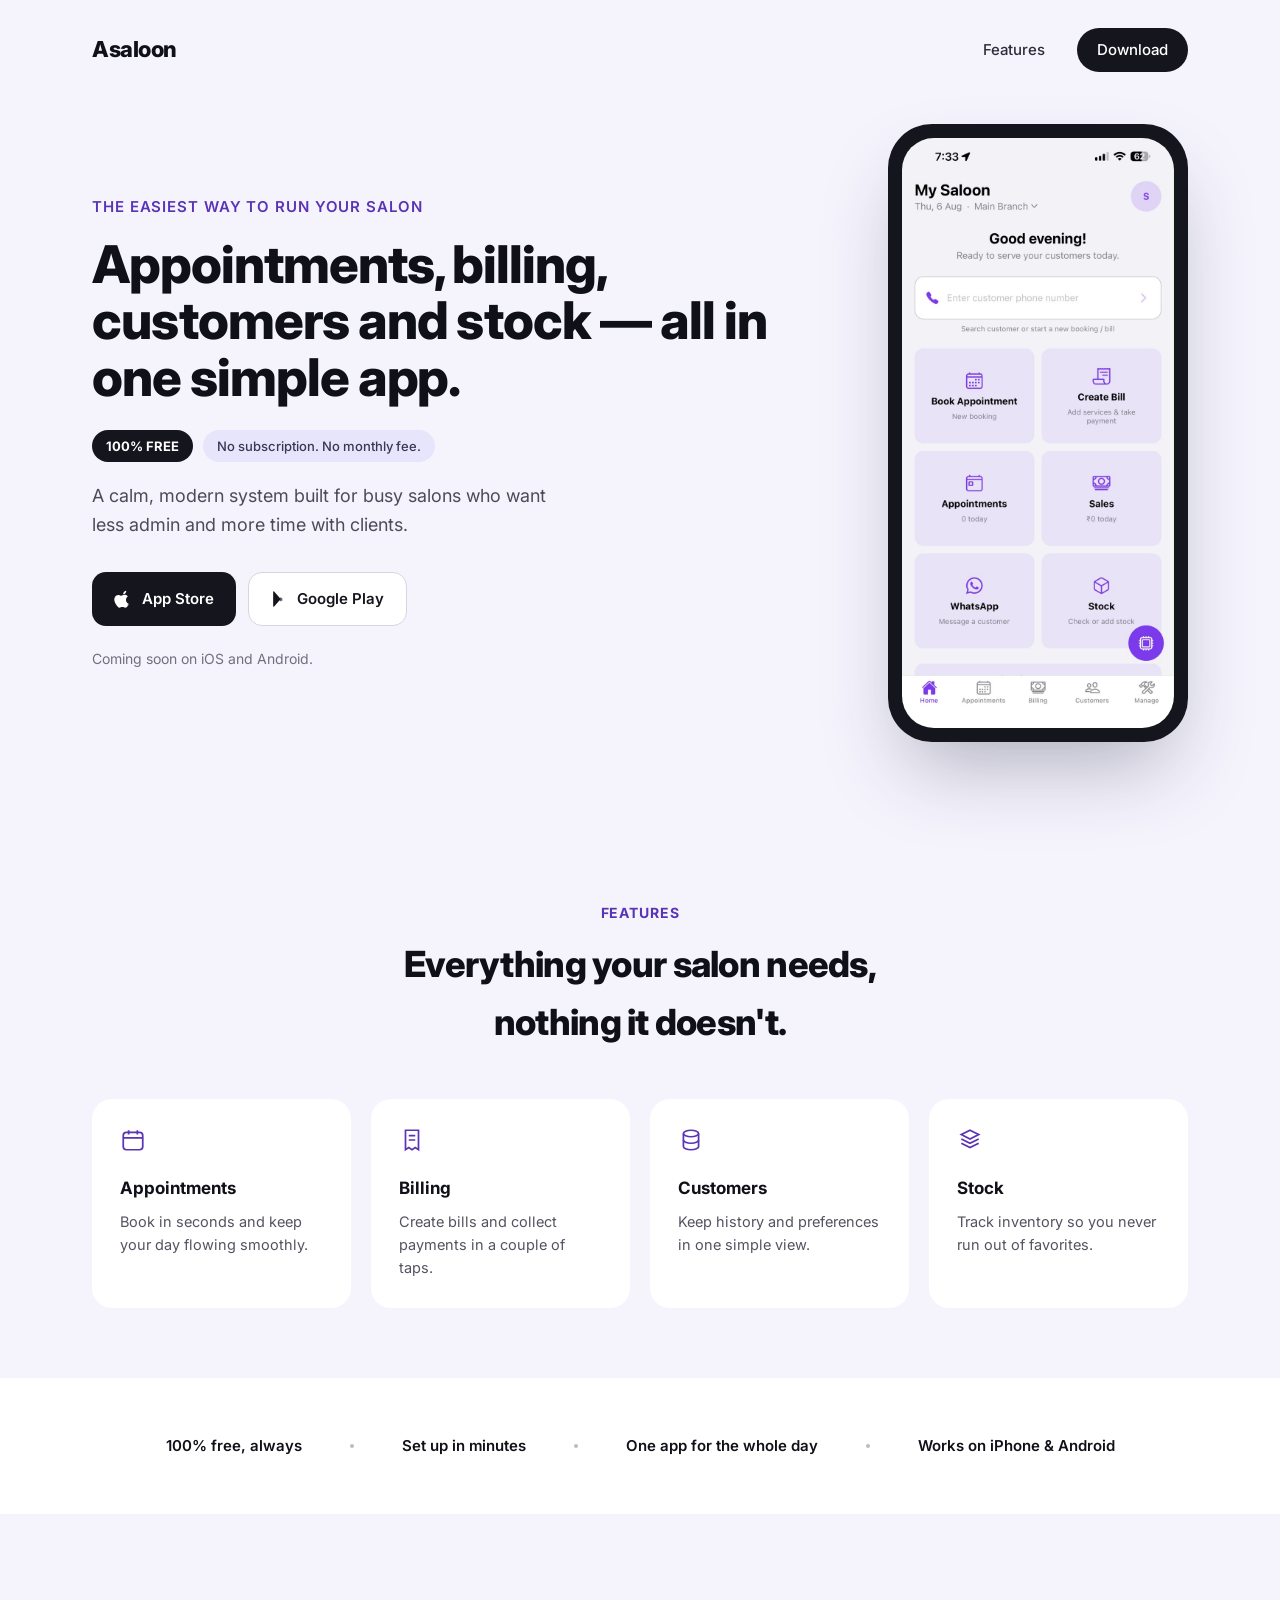
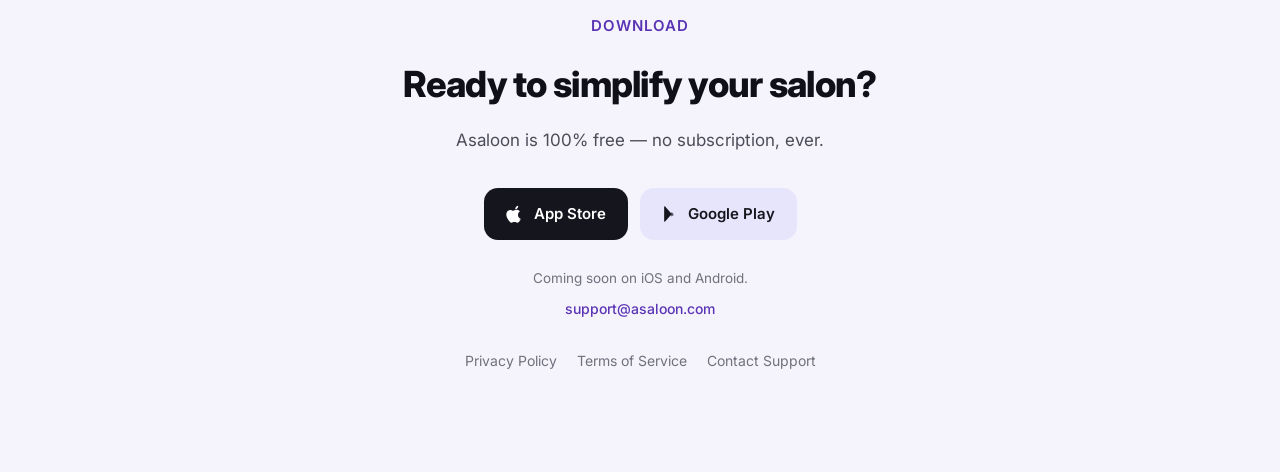
==== index.html @ 91a94246 "Asaloon landing page Static marketing site: hero with app screenshot, features, download CTA, and pr" ====
<!DOCTYPE html>
<html lang="en">
  <head>
    <meta charset="UTF-8" />
    <meta name="viewport" content="width=device-width, initial-scale=1.0" />
    <meta name="description" content="Asaloon helps salon owners simplify appointments, billing, customers and stock in one simple, 100% free app." />
    <title>Asaloon | The easiest way to run your salon</title>
    <link rel="preconnect" href="https://fonts.googleapis.com" />
    <link rel="preconnect" href="https://fonts.gstatic.com" crossorigin />
    <link href="https://fonts.googleapis.com/css2?family=Inter:wght@400;500;600;700;800&display=swap" rel="stylesheet" />
    <link rel="stylesheet" href="styles.css" />
  </head>
  <body>
    <nav class="nav container" id="home">
      <a href="#home" class="brand">Asaloon</a>
      <button class="menu-toggle" aria-label="Toggle navigation" aria-expanded="false">
        <span></span><span></span><span></span>
      </button>
      <div class="nav-links">
        <a href="#features">Features</a>
        <a href="#download" class="nav-cta">Download</a>
      </div>
    </nav>

    <header class="hero container">
      <div class="hero-copy">
        <p class="eyebrow">The easiest way to run your salon</p>
        <h1>Appointments, billing, customers and stock — all in one simple app.</h1>
        <div class="hero-badges">
          <span class="pill">100% FREE</span>
          <span class="pill muted">No subscription. No monthly fee.</span>
        </div>
        <p class="lead">A calm, modern system built for busy salons who want less admin and more time with clients.</p>
        <div class="hero-actions">
          <a href="#download" class="btn btn-primary">
            <svg width="18" height="18" viewBox="0 0 24 24" aria-hidden="true"><path d="M16.365 1.43c0 1.14-.463 2.147-1.213 2.9-.75.752-1.767 1.29-2.85 1.19a3.02 3.02 0 01-.02-.373c0-1.09.5-2.09 1.24-2.79.75-.71 1.94-1.23 2.83-1.28.01.12.013.24.013.353zm4.09 15.9c-.53 1.22-.78 1.77-1.46 2.85-.95 1.5-2.29 3.37-3.95 3.39-1.48.02-1.86-.97-3.87-.96-2.01.01-2.43.98-3.91.96-1.66-.02-2.93-1.7-3.88-3.2C.53 16.5-.36 12.3 1.16 9.5c.98-1.8 2.73-2.94 4.63-2.96 1.5-.02 2.9 1 3.87 1 .97 0 2.68-1.24 4.52-1.06.77.03 2.93.31 4.31 2.34-.11.07-2.57 1.5-2.55 4.48.03 3.57 3.14 4.75 3.17 4.77-.02.08-.5 1.72-1.66 3.26z" fill="currentColor"/></svg>
            App Store
          </a>
          <a href="#download" class="btn btn-secondary">
            <svg width="16" height="18" viewBox="0 0 512 512" aria-hidden="true"><path d="M325 273 100 15c-8-8-20-8-25 0-5 4-6 10-6 16v450c0 6 1 12 6 16 5 8 17 8 25 0l225-258z" fill="currentColor"/><path d="M363 235l-58-33-63 68 63 68 58-33c15-8 15-25-2-33z" fill="currentColor" opacity="0.6"/></svg>
            Google Play
          </a>
        </div>
        <p class="small-note">Coming soon on iOS and Android.</p>
      </div>

      <div class="hero-visual">
        <div class="phone-frame">
          <img src="assets/app-home.png" alt="Asaloon app home screen showing quick actions for booking appointments, creating bills, appointments, sales, WhatsApp and stock" width="738" height="1568" />
        </div>
      </div>
    </header>

    <main>
      <section class="section container" id="features">
        <div class="section-heading center">
          <p class="eyebrow">Features</p>
          <h2>Everything your salon needs, nothing it doesn't.</h2>
        </div>
        <div class="feature-grid">
          <article class="feature-card">
            <svg class="feature-icon" viewBox="0 0 24 24" fill="none" stroke="currentColor" stroke-width="1.6" aria-hidden="true"><rect x="3" y="5" width="18" height="16" rx="3"/><path d="M3 10h18M8 3v4M16 3v4"/></svg>
            <h3>Appointments</h3>
            <p>Book in seconds and keep your day flowing smoothly.</p>
          </article>
          <article class="feature-card">
            <svg class="feature-icon" viewBox="0 0 24 24" fill="none" stroke="currentColor" stroke-width="1.6" aria-hidden="true"><path d="M6 3h12v18l-3-2-3 2-3-2-3 2V3z"/><path d="M9 8h6M9 12h6"/></svg>
            <h3>Billing</h3>
            <p>Create bills and collect payments in a couple of taps.</p>
          </article>
          <article class="feature-card">
            <svg class="feature-icon" viewBox="0 0 24 24" fill="none" stroke="currentColor" stroke-width="1.6" aria-hidden="true"><ellipse cx="12" cy="6" rx="7" ry="3"/><path d="M5 6v6c0 1.7 3.1 3 7 3s7-1.3 7-3V6"/><path d="M5 12v6c0 1.7 3.1 3 7 3s7-1.3 7-3v-6"/></svg>
            <h3>Customers</h3>
            <p>Keep history and preferences in one simple view.</p>
          </article>
          <article class="feature-card">
            <svg class="feature-icon" viewBox="0 0 24 24" fill="none" stroke="currentColor" stroke-width="1.6" aria-hidden="true"><path d="M12 3l8 4-8 4-8-4 8-4z"/><path d="M4 11l8 4 8-4M4 15l8 4 8-4"/></svg>
            <h3>Stock</h3>
            <p>Track inventory so you never run out of favorites.</p>
          </article>
        </div>
      </section>

      <section class="strip">
        <div class="container strip-inner">
          <span>100% free, always</span>
          <span class="dot" aria-hidden="true"></span>
          <span>Set up in minutes</span>
          <span class="dot" aria-hidden="true"></span>
          <span>One app for the whole day</span>
          <span class="dot" aria-hidden="true"></span>
          <span>Works on iPhone &amp; Android</span>
        </div>
      </section>
    </main>

    <footer class="footer container" id="download">
      <p class="eyebrow">Download</p>
      <h2>Ready to simplify your salon?</h2>
      <p class="lead">Asaloon is 100% free — no subscription, ever.</p>
      <div class="hero-actions center">
        <a href="#download" class="btn btn-primary">
          <svg width="18" height="18" viewBox="0 0 24 24" aria-hidden="true"><path d="M16.365 1.43c0 1.14-.463 2.147-1.213 2.9-.75.752-1.767 1.29-2.85 1.19a3.02 3.02 0 01-.02-.373c0-1.09.5-2.09 1.24-2.79.75-.71 1.94-1.23 2.83-1.28.01.12.013.24.013.353zm4.09 15.9c-.53 1.22-.78 1.77-1.46 2.85-.95 1.5-2.29 3.37-3.95 3.39-1.48.02-1.86-.97-3.87-.96-2.01.01-2.43.98-3.91.96-1.66-.02-2.93-1.7-3.88-3.2C.53 16.5-.36 12.3 1.16 9.5c.98-1.8 2.73-2.94 4.63-2.96 1.5-.02 2.9 1 3.87 1 .97 0 2.68-1.24 4.52-1.06.77.03 2.93.31 4.31 2.34-.11.07-2.57 1.5-2.55 4.48.03 3.57 3.14 4.75 3.17 4.77-.02.08-.5 1.72-1.66 3.26z" fill="currentColor"/></svg>
          App Store
        </a>
        <a href="#download" class="btn btn-tinted">
          <svg width="16" height="18" viewBox="0 0 512 512" aria-hidden="true"><path d="M325 273 100 15c-8-8-20-8-25 0-5 4-6 10-6 16v450c0 6 1 12 6 16 5 8 17 8 25 0l225-258z" fill="currentColor"/><path d="M363 235l-58-33-63 68 63 68 58-33c15-8 15-25-2-33z" fill="currentColor" opacity="0.6"/></svg>
          Google Play
        </a>
      </div>
      <p class="small-note">Coming soon on iOS and Android.</p>
      <a href="mailto:support@asaloon.com" class="support-link">support@asaloon.com</a>
      <div class="footer-links">
        <a href="#" data-modal="privacy">Privacy Policy</a>
        <a href="#" data-modal="terms">Terms of Service</a>
        <a href="#" data-modal="support">Contact Support</a>
      </div>
    </footer>

    <div class="modal-backdrop" id="modalBackdrop" hidden>
      <div class="modal-panel" role="dialog" aria-modal="true" aria-labelledby="modalTitle">
        <button class="modal-close" aria-label="Close">×</button>
        <div id="modalContent"></div>
      </div>
    </div>

    <script src="script.js"></script>
  </body>
</html>
---- styles.css ----
:root {
  --bg: oklch(97% 0.012 290);
  --surface: #ffffff;
  --text: oklch(18% 0.015 280);
  --ink: oklch(20% 0.015 280);
  --muted: oklch(42% 0.02 280);
  --soft: oklch(55% 0.02 280);
  --accent: oklch(45% 0.19 290);
  --accent-dark: oklch(38% 0.19 290);
  --tint: oklch(93% 0.03 290);
  --border: oklch(88% 0.01 280);
}

* { box-sizing: border-box; }
html { scroll-behavior: smooth; }
body {
  margin: 0;
  font-family: 'Inter', sans-serif;
  color: var(--text);
  background: var(--bg);
  line-height: 1.6;
  overflow-x: hidden;
}
a { color: var(--accent); text-decoration: none; }
a:hover { color: var(--accent-dark); }
button, input, textarea { font: inherit; }
img { max-width: 100%; display: block; }
.container { width: min(1160px, 100%); margin: 0 auto; padding-inline: 32px; }

/* Nav */
.nav { display: flex; align-items: center; justify-content: space-between; padding-block: 28px; position: relative; z-index: 5; }
.brand { font-size: 22px; font-weight: 800; letter-spacing: -0.02em; color: var(--text); }
.nav-links { display: flex; align-items: center; gap: 32px; }
.nav-links a { font-size: 15px; font-weight: 500; color: oklch(30% 0.02 280); }
.nav-cta { font-weight: 600; padding: 10px 20px; background: var(--ink); color: #fff !important; border-radius: 999px; }
.menu-toggle { display: none; background: transparent; border: 0; padding: 0.25rem; cursor: pointer; }
.menu-toggle span { display: block; width: 24px; height: 2px; background: var(--text); margin: 5px 0; }

/* Hero */
.hero { display: flex; align-items: center; gap: 60px; flex-wrap: wrap; padding-top: 24px; padding-bottom: 90px; }
.hero-copy { flex: 1 1 440px; min-width: 320px; }
.eyebrow { font-size: 15px; font-weight: 600; color: var(--accent); margin: 0 0 18px; text-transform: uppercase; letter-spacing: 0.06em; }
.hero h1 { font-size: clamp(34px, 4.4vw, 52px); line-height: 1.08; font-weight: 800; letter-spacing: -0.02em; margin: 0 0 24px; }
.hero-badges { display: flex; gap: 10px; flex-wrap: wrap; margin-bottom: 20px; }
.pill { font-size: 13px; font-weight: 700; padding: 6px 14px; background: var(--ink); color: #fff; border-radius: 999px; white-space: nowrap; }
.pill.muted { font-weight: 500; background: var(--tint); color: oklch(35% 0.05 285); }
.lead { font-size: 18px; line-height: 1.6; color: var(--muted); margin: 0 0 32px; max-width: 460px; }
.hero-actions { display: flex; gap: 12px; flex-wrap: wrap; }
.hero-actions.center { justify-content: center; }
.btn { display: inline-flex; align-items: center; gap: 10px; font-size: 15px; font-weight: 600; padding: 14px 22px; border-radius: 14px; transition: transform 180ms ease, box-shadow 180ms ease; }
.btn:hover { transform: translateY(-2px); }
.btn-primary { background: var(--ink); color: #fff; }
.btn-primary:hover { color: #fff; }
.btn-secondary { background: #fff; color: var(--ink); border: 1px solid var(--border); }
.btn-secondary:hover { color: var(--ink); }
.btn-tinted { background: var(--tint); color: var(--ink); }
.btn-tinted:hover { color: var(--ink); }
.small-note { font-size: 14px; color: var(--soft); margin: 22px 0 0; }

.hero-visual { flex: 0 0 auto; margin-inline: auto; }
.phone-frame {
  width: 300px;
  max-width: 100%;
  border-radius: 44px;
  background: var(--ink);
  padding: 14px;
  box-shadow: 0 40px 80px -20px oklch(30% 0.05 285 / 0.35);
}
.phone-frame img { border-radius: 32px; width: 100%; height: auto; }

/* Sections */
.section { padding-block: 70px; }
.section-heading { margin-bottom: 48px; }
.section-heading.center { text-align: center; max-width: 560px; margin-inline: auto; }
.section-heading .eyebrow { font-size: 14px; font-weight: 700; margin-bottom: 12px; }
.section-heading h2, .footer h2 { font-size: clamp(26px, 3vw, 36px); font-weight: 800; letter-spacing: -0.02em; margin: 0; }

.feature-grid { display: grid; grid-template-columns: repeat(auto-fit, minmax(240px, 1fr)); gap: 20px; }
.feature-card { background: var(--surface); border-radius: 20px; padding: 28px; }
.feature-icon { width: 26px; height: 26px; color: var(--accent); margin-bottom: 14px; }
.feature-card h3 { font-size: 17px; font-weight: 700; margin: 0 0 8px; }
.feature-card p { font-size: 14.5px; line-height: 1.6; color: oklch(45% 0.02 280); margin: 0; }

.strip { background: #fff; padding-block: 56px; }
.strip-inner { display: flex; flex-wrap: wrap; gap: 20px 48px; align-items: center; justify-content: center; text-align: center; font-size: 15px; font-weight: 600; }
.dot { width: 4px; height: 4px; border-radius: 50%; background: oklch(80% 0.01 280); }

/* Footer */
.footer { padding-block: 100px; text-align: center; }
.footer h2 { margin-bottom: 14px; }
.footer .lead { font-size: 17px; margin: 0 auto 34px; max-width: none; }
.footer .hero-actions { margin-bottom: 28px; }
.footer .small-note { font-size: 13.5px; margin: 0 0 6px; }
.support-link { font-size: 14px; font-weight: 500; }
.footer-links { display: flex; gap: 20px; flex-wrap: wrap; justify-content: center; margin-top: 28px; }
.footer-links a { font-size: 14px; color: var(--soft); }

/* Modal */
.modal-backdrop { position: fixed; inset: 0; background: oklch(15% 0.02 285 / 0.6); display: flex; align-items: center; justify-content: center; padding: 1rem; z-index: 999; }
.modal-backdrop[hidden] { display: none !important; }
.modal-panel { width: min(860px, 100%); max-height: 90vh; overflow: auto; position: relative; background: var(--surface); border-radius: 20px; padding: 32px; box-shadow: 0 30px 70px -20px oklch(30% 0.05 285 / 0.35); text-align: left; }
.modal-close { position: absolute; top: 1rem; right: 1rem; border: 0; background: var(--tint); width: 38px; height: 38px; border-radius: 999px; cursor: pointer; z-index: 1; }
.legal-page { padding: 0.5rem 0; color: var(--muted); }
.legal-page h1, .legal-page h2 { margin-top: 0; color: var(--text); letter-spacing: -0.02em; }
.legal-page h2 { font-size: 19px; margin-top: 1.4rem; }
.legal-list { padding-left: 1.2rem; }
.form-grid { display: grid; gap: 0.8rem; }
.form-grid input, .form-grid textarea { width: 100%; padding: 0.85rem 1rem; border: 1px solid var(--border); border-radius: 14px; background: oklch(98% 0.008 290); }
.form-grid textarea { min-height: 120px; resize: vertical; }
.form-actions { display: flex; gap: 0.8rem; align-items: center; flex-wrap: wrap; margin-top: 0.5rem; }
.form-actions .btn { border: 0; cursor: pointer; }
.success-state { display: none; color: var(--accent); font-weight: 600; }
.success-state.show { display: block; }

@media (max-width: 920px) {
  .hero { padding-bottom: 60px; }
  .nav { position: relative; }
  .nav-links { display: none; position: absolute; top: 72px; right: 32px; background: #fff; padding: 1rem; border-radius: 16px; box-shadow: 0 12px 30px oklch(0% 0 0 / 0.08); flex-direction: column; align-items: stretch; gap: 14px; }
  .nav-links.open { display: flex; }
  .nav-cta { text-align: center; }
  .menu-toggle { display: block; }
  .footer { padding-block: 72px; }
}
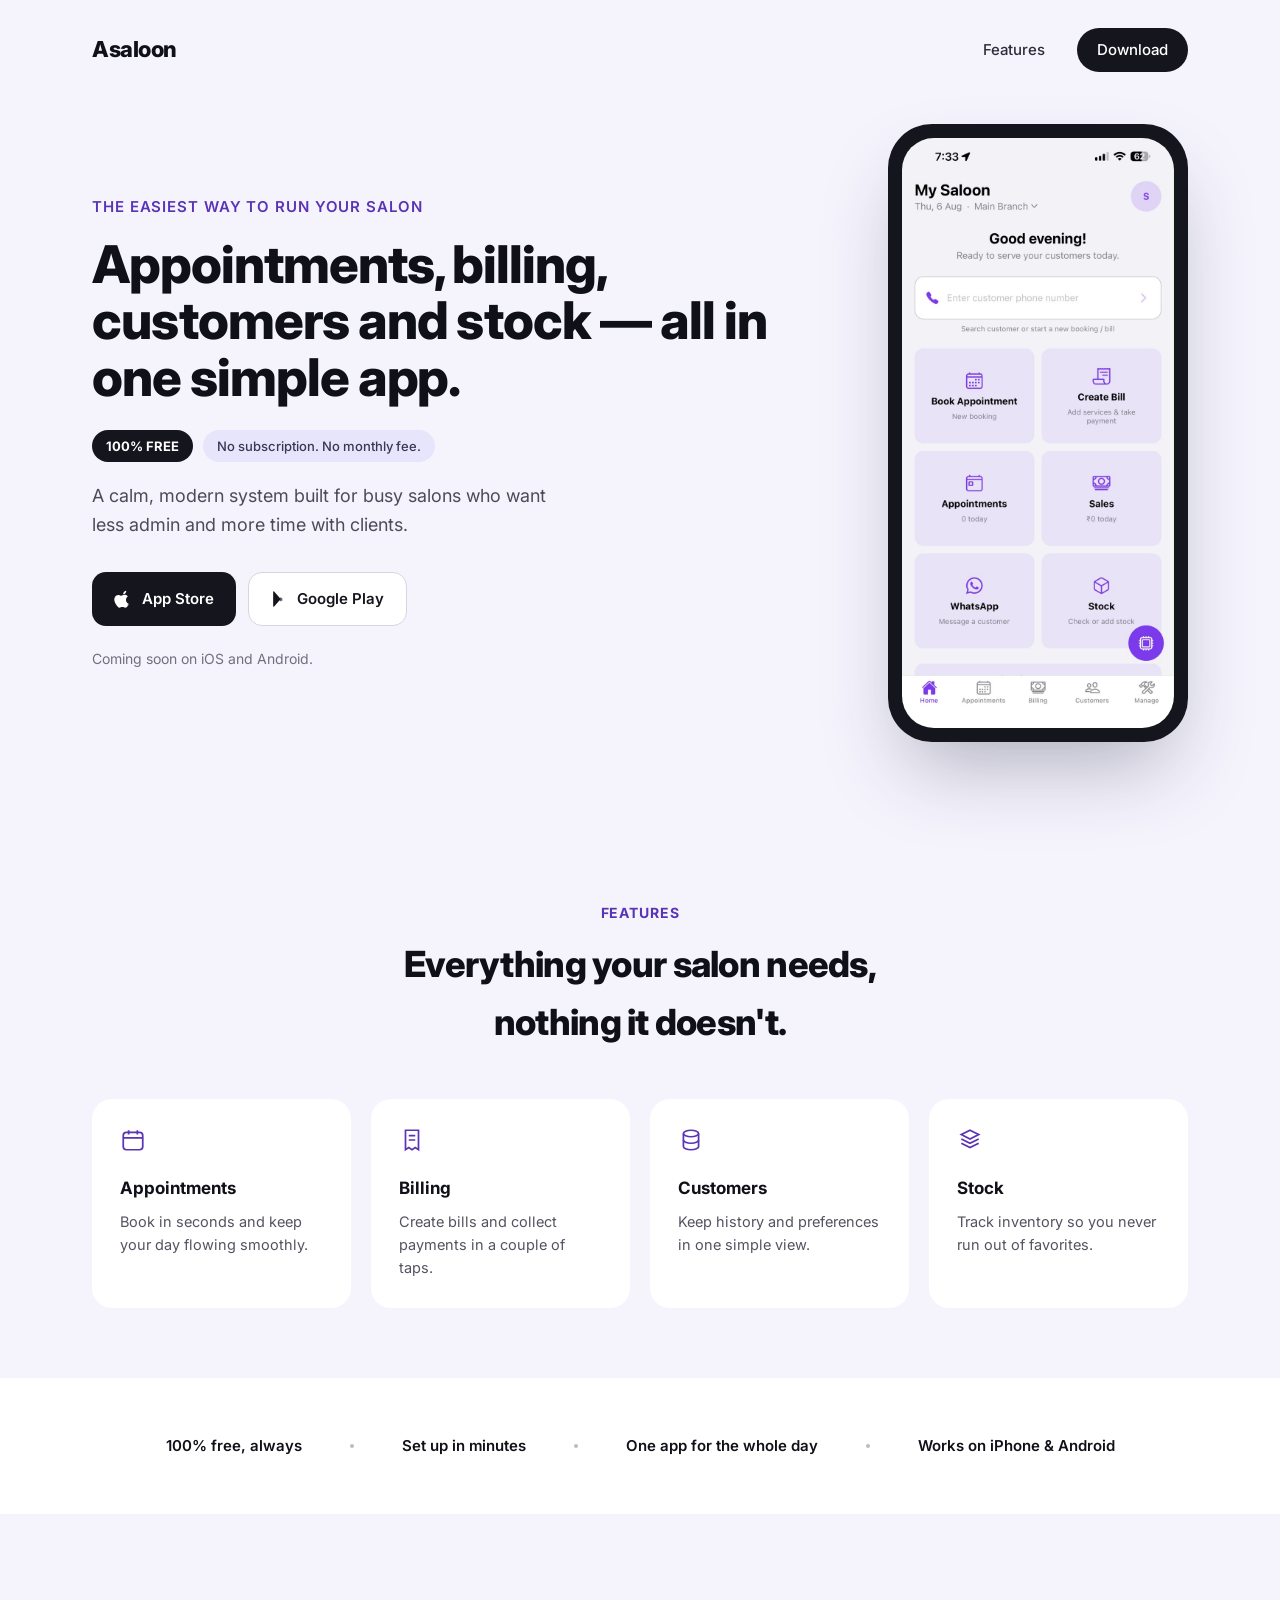
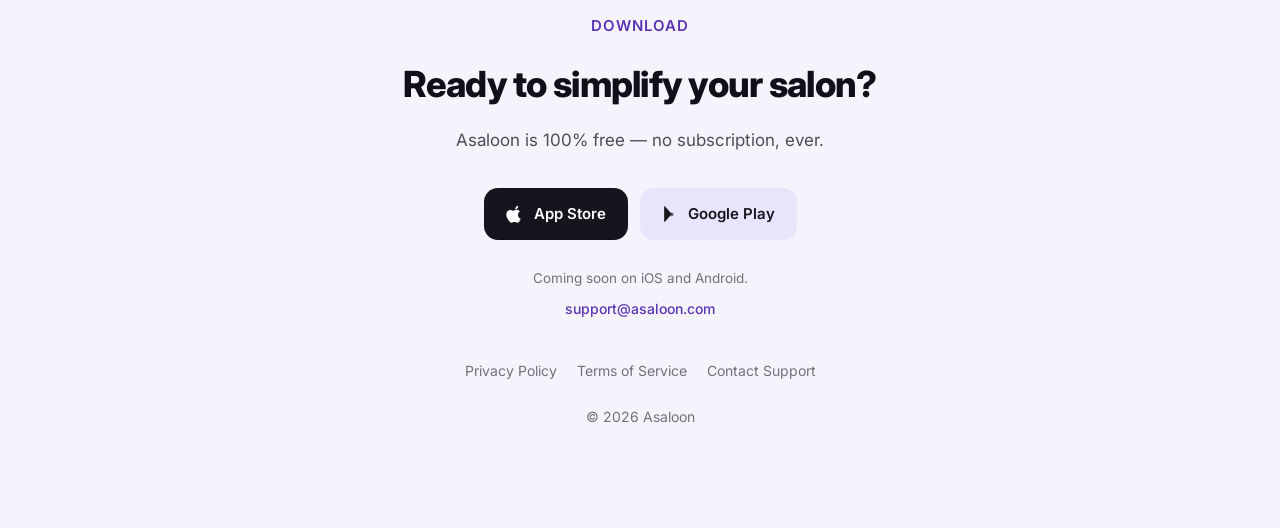
==== commit 6c4959e1: "Add privacy terms and support pages Standalone directory-based routes at /privacy/, /terms/ and /con" ====
--- a/index.html
+++ b/index.html
@@ -8,7 +8,7 @@
     <link rel="preconnect" href="https://fonts.googleapis.com" />
     <link rel="preconnect" href="https://fonts.gstatic.com" crossorigin />
     <link href="https://fonts.googleapis.com/css2?family=Inter:wght@400;500;600;700;800&display=swap" rel="stylesheet" />
-    <link rel="stylesheet" href="styles.css" />
+    <link rel="stylesheet" href="/styles.css" />
   </head>
   <body>
     <nav class="nav container" id="home">
@@ -111,19 +111,13 @@
       <p class="small-note">Coming soon on iOS and Android.</p>
       <a href="mailto:support@asaloon.com" class="support-link">support@asaloon.com</a>
       <div class="footer-links">
-        <a href="#" data-modal="privacy">Privacy Policy</a>
-        <a href="#" data-modal="terms">Terms of Service</a>
-        <a href="#" data-modal="support">Contact Support</a>
+        <a href="/privacy/">Privacy Policy</a>
+        <a href="/terms/">Terms of Service</a>
+        <a href="/contact/">Contact Support</a>
       </div>
+      <p class="copyright">© 2026 Asaloon</p>
     </footer>
 
-    <div class="modal-backdrop" id="modalBackdrop" hidden>
-      <div class="modal-panel" role="dialog" aria-modal="true" aria-labelledby="modalTitle">
-        <button class="modal-close" aria-label="Close">×</button>
-        <div id="modalContent"></div>
-      </div>
-    </div>
-
-    <script src="script.js"></script>
+    <script src="/script.js"></script>
   </body>
 </html>
--- a/styles.css
+++ b/styles.css
@@ -93,24 +93,48 @@
 .footer .small-note { font-size: 13.5px; margin: 0 0 6px; }
 .support-link { font-size: 14px; font-weight: 500; }
 .footer-links { display: flex; gap: 20px; flex-wrap: wrap; justify-content: center; margin-top: 28px; }
-.footer-links a { font-size: 14px; color: var(--soft); }
+.footer-links a { display: inline-flex; align-items: center; min-height: 44px; font-size: 14px; color: var(--soft); }
+.footer .copyright { font-size: 14px; color: var(--soft); margin: 12px 0 0; }
 
-/* Modal */
-.modal-backdrop { position: fixed; inset: 0; background: oklch(15% 0.02 285 / 0.6); display: flex; align-items: center; justify-content: center; padding: 1rem; z-index: 999; }
-.modal-backdrop[hidden] { display: none !important; }
-.modal-panel { width: min(860px, 100%); max-height: 90vh; overflow: auto; position: relative; background: var(--surface); border-radius: 20px; padding: 32px; box-shadow: 0 30px 70px -20px oklch(30% 0.05 285 / 0.35); text-align: left; }
-.modal-close { position: absolute; top: 1rem; right: 1rem; border: 0; background: var(--tint); width: 38px; height: 38px; border-radius: 999px; cursor: pointer; z-index: 1; }
-.legal-page { padding: 0.5rem 0; color: var(--muted); }
-.legal-page h1, .legal-page h2 { margin-top: 0; color: var(--text); letter-spacing: -0.02em; }
-.legal-page h2 { font-size: 19px; margin-top: 1.4rem; }
-.legal-list { padding-left: 1.2rem; }
-.form-grid { display: grid; gap: 0.8rem; }
-.form-grid input, .form-grid textarea { width: 100%; padding: 0.85rem 1rem; border: 1px solid var(--border); border-radius: 14px; background: oklch(98% 0.008 290); }
-.form-grid textarea { min-height: 120px; resize: vertical; }
-.form-actions { display: flex; gap: 0.8rem; align-items: center; flex-wrap: wrap; margin-top: 0.5rem; }
-.form-actions .btn { border: 0; cursor: pointer; }
-.success-state { display: none; color: var(--accent); font-weight: 600; }
-.success-state.show { display: block; }
+/* Standalone pages (privacy / terms / contact) */
+.page-nav { display: flex; align-items: center; justify-content: space-between; gap: 16px; padding-block: 24px; flex-wrap: wrap; }
+.back-link { display: inline-flex; align-items: center; gap: 8px; min-height: 44px; font-size: 15px; font-weight: 600; color: var(--accent); }
+.page { max-width: 820px; margin: 0 auto; padding-block: 24px 80px; }
+.page h1 { font-size: clamp(28px, 4vw, 40px); font-weight: 800; letter-spacing: -0.02em; line-height: 1.15; margin: 0 0 10px; }
+.page .updated { font-size: 14px; color: var(--soft); margin: 0 0 40px; padding-bottom: 24px; border-bottom: 1px solid var(--border); }
+.page .intro { font-size: 17px; color: var(--muted); margin: 0 0 32px; }
+.page h2 { font-size: 19px; font-weight: 700; letter-spacing: -0.01em; margin: 40px 0 12px; }
+.page h3 { font-size: 16px; font-weight: 700; margin: 24px 0 8px; }
+.page p { font-size: 16px; line-height: 1.75; color: var(--muted); margin: 0 0 16px; }
+.page ul { margin: 0 0 16px; padding-left: 22px; }
+.page li { font-size: 16px; line-height: 1.75; color: var(--muted); margin-bottom: 6px; }
+.page a { font-weight: 500; word-break: break-word; }
+.page .contact-block { margin-top: 8px; padding: 24px; background: var(--surface); border-radius: 20px; }
+.page .contact-block p { margin-bottom: 8px; }
+.page .contact-block p:last-child { margin-bottom: 0; }
+
+/* Contact form */
+.support-form { display: grid; gap: 14px; margin: 8px 0 28px; }
+.support-form label { display: grid; gap: 6px; font-size: 14px; font-weight: 600; color: var(--text); }
+.support-form input, .support-form textarea { width: 100%; min-height: 48px; padding: 13px 16px; border: 1px solid var(--border); border-radius: 14px; background: var(--surface); color: var(--text); font-size: 16px; }
+.support-form textarea { min-height: 150px; resize: vertical; line-height: 1.6; }
+.support-form input:focus, .support-form textarea:focus { outline: 2px solid var(--accent); outline-offset: 1px; border-color: transparent; }
+.support-form button { justify-content: center; min-height: 48px; border: 0; cursor: pointer; font-family: inherit; }
+.field-error { font-size: 13.5px; font-weight: 500; color: oklch(50% 0.19 25); min-height: 0; }
+.form-note { font-size: 14px; line-height: 1.6; color: var(--soft); margin: 0; }
+
+/* Shared page footer */
+.page-footer { border-top: 1px solid var(--border); padding-block: 32px 48px; }
+.page-footer .container { display: flex; flex-wrap: wrap; align-items: center; justify-content: center; gap: 8px 28px; text-align: center; }
+.page-footer a { display: inline-flex; align-items: center; min-height: 44px; font-size: 14px; font-weight: 500; color: var(--soft); }
+.page-footer a:hover { color: var(--accent); }
+.page-footer .copyright { font-size: 14px; color: var(--soft); width: 100%; margin: 4px 0 0; }
+
+@media (max-width: 600px) {
+  .container { padding-inline: 20px; }
+  .page { padding-bottom: 56px; }
+  .page-footer .container { gap: 4px 20px; }
+}
 
 @media (max-width: 920px) {
   .hero { padding-bottom: 60px; }
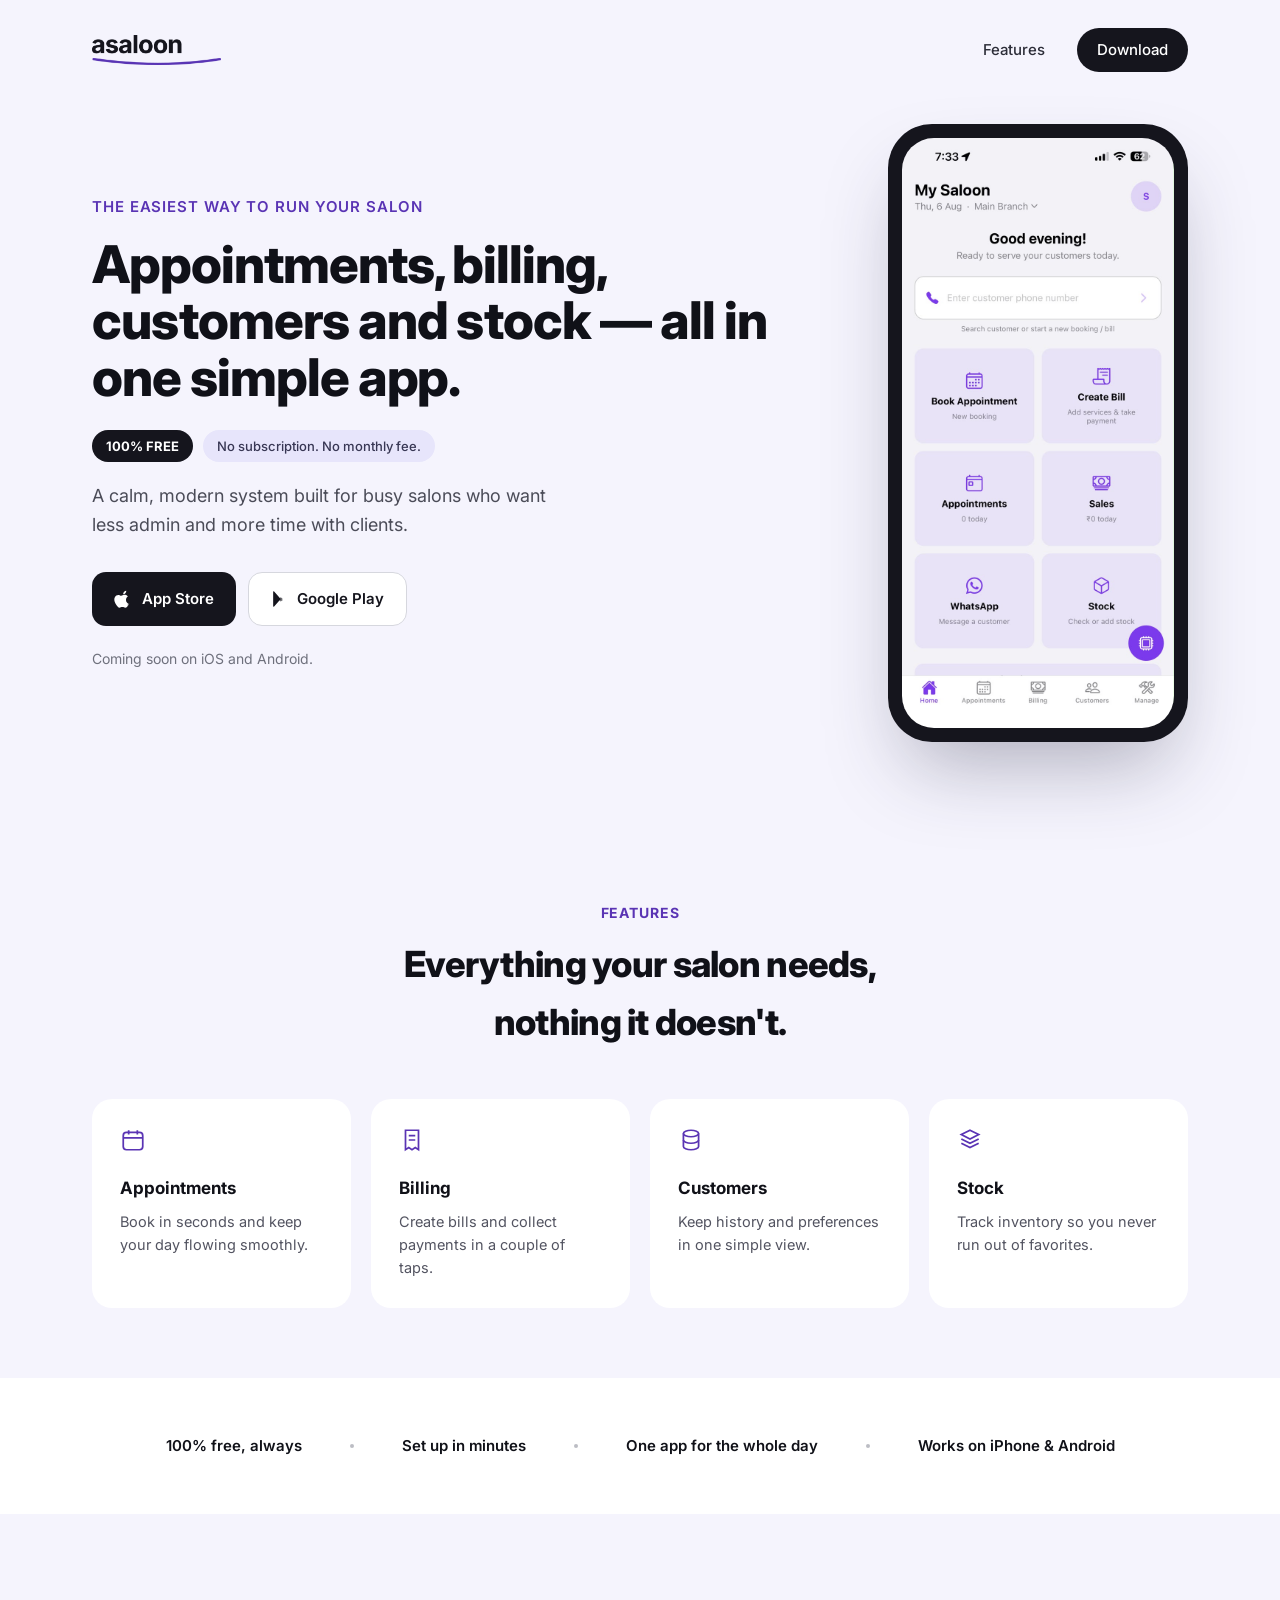
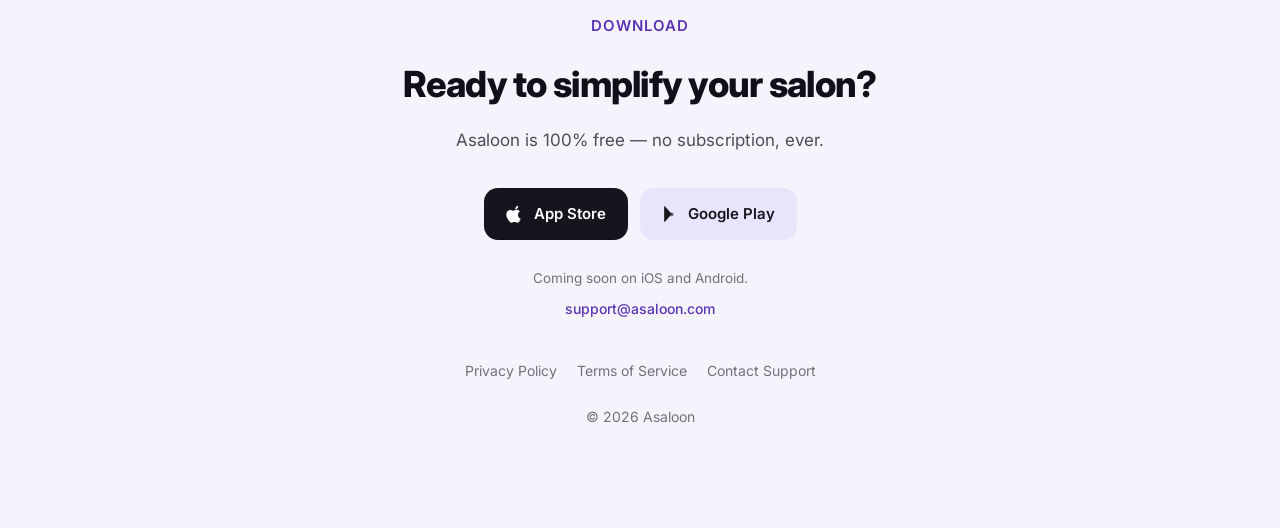
==== commit e9a56287: "Use the asaloon logo in place of the text wordmark Replaces the plain-text brand in the nav on all f" ====
--- a/index.html
+++ b/index.html
@@ -5,6 +5,9 @@
     <meta name="viewport" content="width=device-width, initial-scale=1.0" />
     <meta name="description" content="Asaloon helps salon owners simplify appointments, billing, customers and stock in one simple, 100% free app." />
     <title>Asaloon | The easiest way to run your salon</title>
+    <link rel="icon" type="image/png" sizes="32x32" href="/assets/favicon-32.png" />
+    <link rel="icon" type="image/png" sizes="512x512" href="/assets/icon-512.png" />
+    <link rel="apple-touch-icon" href="/assets/apple-touch-icon.png" />
     <link rel="preconnect" href="https://fonts.googleapis.com" />
     <link rel="preconnect" href="https://fonts.gstatic.com" crossorigin />
     <link href="https://fonts.googleapis.com/css2?family=Inter:wght@400;500;600;700;800&display=swap" rel="stylesheet" />
@@ -12,7 +15,9 @@
   </head>
   <body>
     <nav class="nav container" id="home">
-      <a href="#home" class="brand">Asaloon</a>
+      <a href="#home" class="brand" aria-label="Asaloon home">
+        <img src="/assets/asaloon-logo.png" alt="Asaloon" width="875" height="203" />
+      </a>
       <button class="menu-toggle" aria-label="Toggle navigation" aria-expanded="false">
         <span></span><span></span><span></span>
       </button>
@@ -32,11 +37,11 @@
         </div>
         <p class="lead">A calm, modern system built for busy salons who want less admin and more time with clients.</p>
         <div class="hero-actions">
-          <a href="#download" class="btn btn-primary">
+          <a href="https://apps.apple.com/" target="_blank" rel="noopener noreferrer" data-store="apple" class="btn btn-primary">
             <svg width="18" height="18" viewBox="0 0 24 24" aria-hidden="true"><path d="M16.365 1.43c0 1.14-.463 2.147-1.213 2.9-.75.752-1.767 1.29-2.85 1.19a3.02 3.02 0 01-.02-.373c0-1.09.5-2.09 1.24-2.79.75-.71 1.94-1.23 2.83-1.28.01.12.013.24.013.353zm4.09 15.9c-.53 1.22-.78 1.77-1.46 2.85-.95 1.5-2.29 3.37-3.95 3.39-1.48.02-1.86-.97-3.87-.96-2.01.01-2.43.98-3.91.96-1.66-.02-2.93-1.7-3.88-3.2C.53 16.5-.36 12.3 1.16 9.5c.98-1.8 2.73-2.94 4.63-2.96 1.5-.02 2.9 1 3.87 1 .97 0 2.68-1.24 4.52-1.06.77.03 2.93.31 4.31 2.34-.11.07-2.57 1.5-2.55 4.48.03 3.57 3.14 4.75 3.17 4.77-.02.08-.5 1.72-1.66 3.26z" fill="currentColor"/></svg>
             App Store
           </a>
-          <a href="#download" class="btn btn-secondary">
+          <a href="https://play.google.com/store" target="_blank" rel="noopener noreferrer" data-store="google" class="btn btn-secondary">
             <svg width="16" height="18" viewBox="0 0 512 512" aria-hidden="true"><path d="M325 273 100 15c-8-8-20-8-25 0-5 4-6 10-6 16v450c0 6 1 12 6 16 5 8 17 8 25 0l225-258z" fill="currentColor"/><path d="M363 235l-58-33-63 68 63 68 58-33c15-8 15-25-2-33z" fill="currentColor" opacity="0.6"/></svg>
             Google Play
           </a>
@@ -99,11 +104,11 @@
       <h2>Ready to simplify your salon?</h2>
       <p class="lead">Asaloon is 100% free — no subscription, ever.</p>
       <div class="hero-actions center">
-        <a href="#download" class="btn btn-primary">
+        <a href="https://apps.apple.com/" target="_blank" rel="noopener noreferrer" data-store="apple" class="btn btn-primary">
           <svg width="18" height="18" viewBox="0 0 24 24" aria-hidden="true"><path d="M16.365 1.43c0 1.14-.463 2.147-1.213 2.9-.75.752-1.767 1.29-2.85 1.19a3.02 3.02 0 01-.02-.373c0-1.09.5-2.09 1.24-2.79.75-.71 1.94-1.23 2.83-1.28.01.12.013.24.013.353zm4.09 15.9c-.53 1.22-.78 1.77-1.46 2.85-.95 1.5-2.29 3.37-3.95 3.39-1.48.02-1.86-.97-3.87-.96-2.01.01-2.43.98-3.91.96-1.66-.02-2.93-1.7-3.88-3.2C.53 16.5-.36 12.3 1.16 9.5c.98-1.8 2.73-2.94 4.63-2.96 1.5-.02 2.9 1 3.87 1 .97 0 2.68-1.24 4.52-1.06.77.03 2.93.31 4.31 2.34-.11.07-2.57 1.5-2.55 4.48.03 3.57 3.14 4.75 3.17 4.77-.02.08-.5 1.72-1.66 3.26z" fill="currentColor"/></svg>
           App Store
         </a>
-        <a href="#download" class="btn btn-tinted">
+        <a href="https://play.google.com/store" target="_blank" rel="noopener noreferrer" data-store="google" class="btn btn-tinted">
           <svg width="16" height="18" viewBox="0 0 512 512" aria-hidden="true"><path d="M325 273 100 15c-8-8-20-8-25 0-5 4-6 10-6 16v450c0 6 1 12 6 16 5 8 17 8 25 0l225-258z" fill="currentColor"/><path d="M363 235l-58-33-63 68 63 68 58-33c15-8 15-25-2-33z" fill="currentColor" opacity="0.6"/></svg>
           Google Play
         </a>
--- a/styles.css
+++ b/styles.css
@@ -29,7 +29,8 @@
 
 /* Nav */
 .nav { display: flex; align-items: center; justify-content: space-between; padding-block: 28px; position: relative; z-index: 5; }
-.brand { font-size: 22px; font-weight: 800; letter-spacing: -0.02em; color: var(--text); }
+.brand { display: inline-flex; align-items: center; font-size: 22px; font-weight: 800; letter-spacing: -0.02em; color: var(--text); }
+.brand img { height: 30px; width: auto; }
 .nav-links { display: flex; align-items: center; gap: 32px; }
 .nav-links a { font-size: 15px; font-weight: 500; color: oklch(30% 0.02 280); }
 .nav-cta { font-weight: 600; padding: 10px 20px; background: var(--ink); color: #fff !important; border-radius: 999px; }
@@ -96,8 +97,36 @@
 .footer-links a { display: inline-flex; align-items: center; min-height: 44px; font-size: 14px; color: var(--soft); }
 .footer .copyright { font-size: 14px; color: var(--soft); margin: 12px 0 0; }
 
+/* Toast */
+.toast {
+  position: fixed;
+  left: 50%;
+  bottom: 28px;
+  z-index: 1000;
+  max-width: min(420px, calc(100vw - 32px));
+  padding: 14px 20px;
+  border-radius: 14px;
+  background: var(--ink);
+  color: #fff;
+  font-size: 14.5px;
+  font-weight: 500;
+  line-height: 1.5;
+  text-align: center;
+  box-shadow: 0 18px 40px -12px oklch(30% 0.05 285 / 0.45);
+  opacity: 0;
+  transform: translate(-50%, 12px);
+  pointer-events: none;
+  transition: opacity 220ms ease, transform 220ms ease;
+}
+.toast.show { opacity: 1; transform: translate(-50%, 0); }
+
+@media (prefers-reduced-motion: reduce) {
+  .toast { transition: opacity 220ms ease; transform: translate(-50%, 0); }
+}
+
 /* Standalone pages (privacy / terms / contact) */
 .page-nav { display: flex; align-items: center; justify-content: space-between; gap: 16px; padding-block: 24px; flex-wrap: wrap; }
+.page-nav .brand img { height: 28px; }
 .back-link { display: inline-flex; align-items: center; gap: 8px; min-height: 44px; font-size: 15px; font-weight: 600; color: var(--accent); }
 .page { max-width: 820px; margin: 0 auto; padding-block: 24px 80px; }
 .page h1 { font-size: clamp(28px, 4vw, 40px); font-weight: 800; letter-spacing: -0.02em; line-height: 1.15; margin: 0 0 10px; }
@@ -132,6 +161,7 @@
 
 @media (max-width: 600px) {
   .container { padding-inline: 20px; }
+  .brand img { height: 26px; }
   .page { padding-bottom: 56px; }
   .page-footer .container { gap: 4px 20px; }
 }
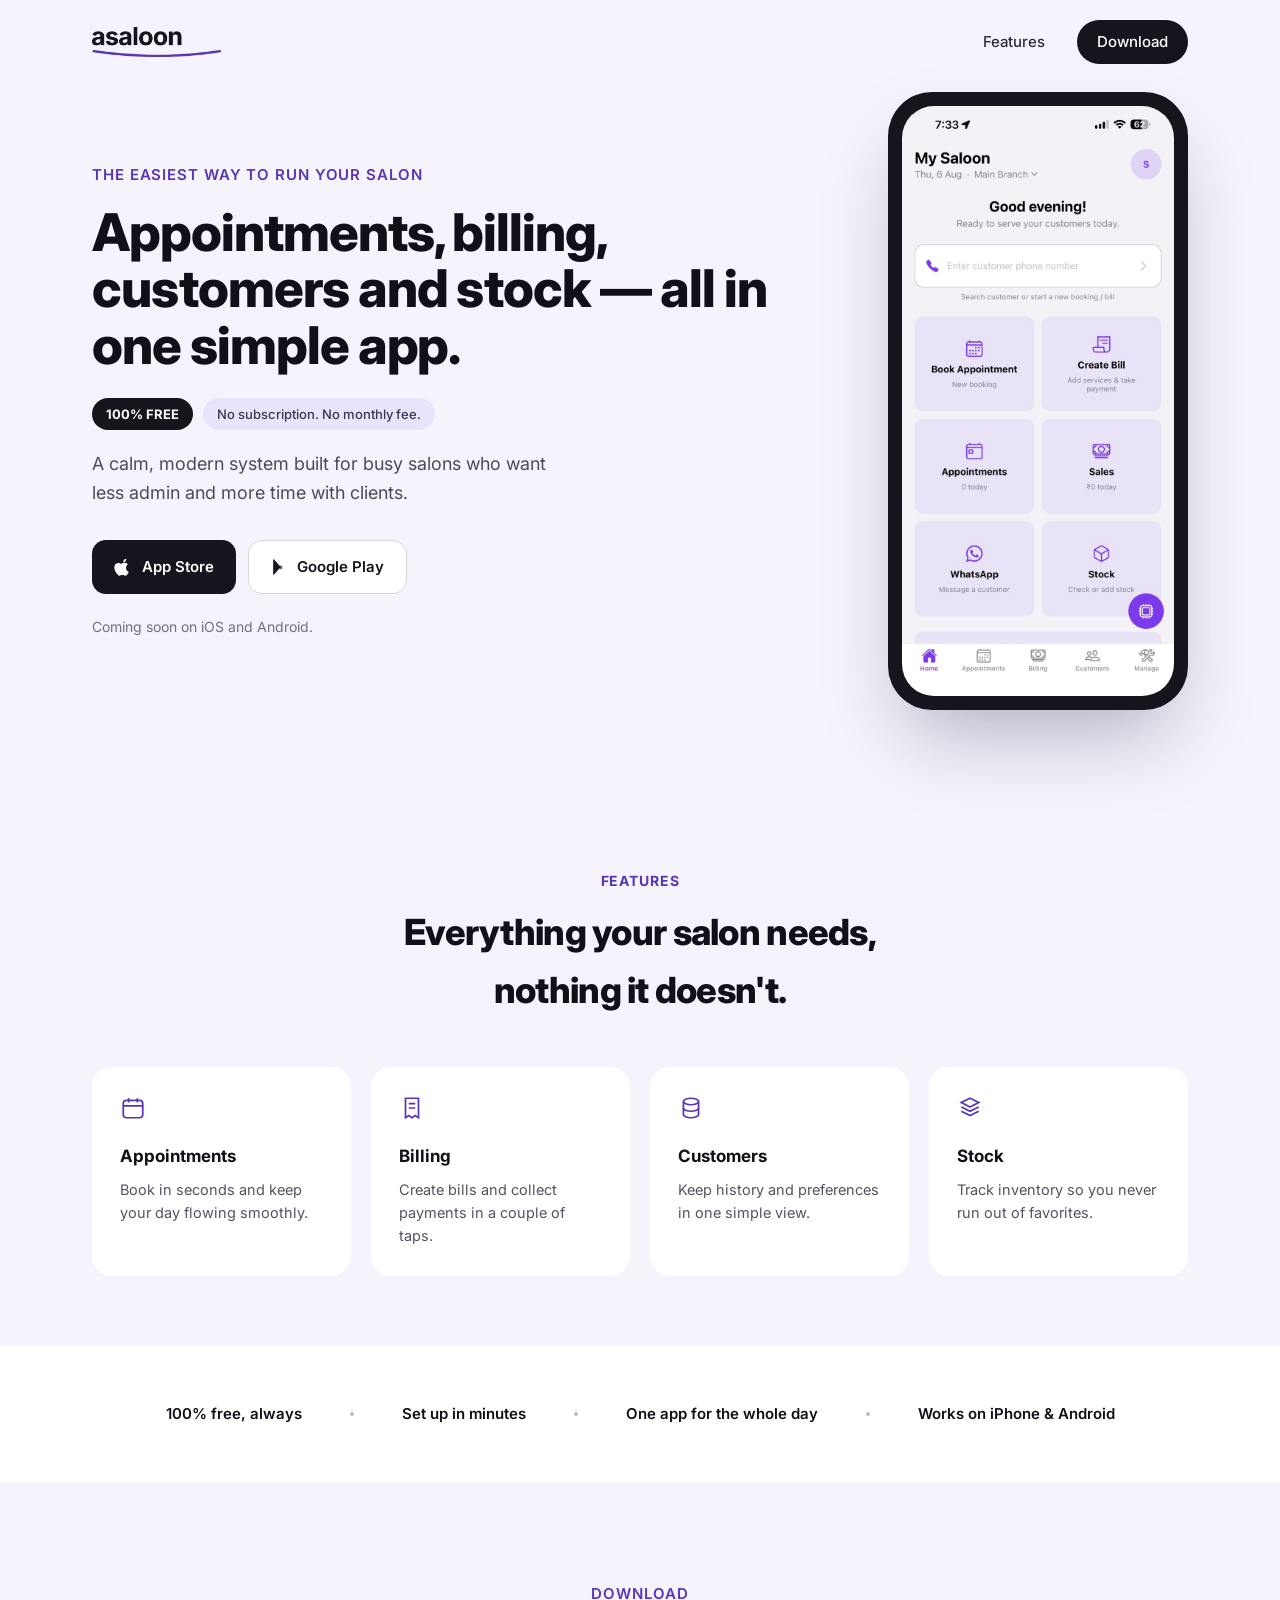
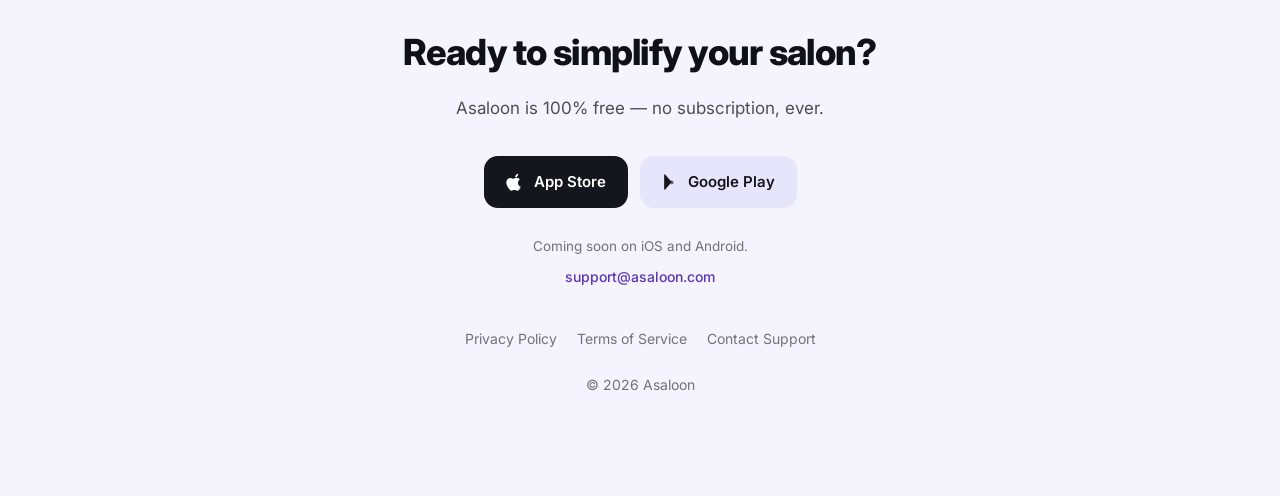
==== commit 78d925b6: "Reduce header logo size and improve hero balance The logo's width/height attributes were set to the " ====
--- a/index.html
+++ b/index.html
@@ -16,7 +16,7 @@
   <body>
     <nav class="nav container" id="home">
       <a href="#home" class="brand" aria-label="Asaloon home">
-        <img src="/assets/asaloon-logo.png" alt="Asaloon" width="875" height="203" />
+        <img src="/assets/asaloon-logo.png" alt="Asaloon" width="129" height="30" />
       </a>
       <button class="menu-toggle" aria-label="Toggle navigation" aria-expanded="false">
         <span></span><span></span><span></span>
--- a/styles.css
+++ b/styles.css
@@ -28,9 +28,9 @@
 .container { width: min(1160px, 100%); margin: 0 auto; padding-inline: 32px; }
 
 /* Nav */
-.nav { display: flex; align-items: center; justify-content: space-between; padding-block: 28px; position: relative; z-index: 5; }
+.nav { display: flex; align-items: center; justify-content: space-between; padding-block: 20px; position: relative; z-index: 5; }
 .brand { display: inline-flex; align-items: center; font-size: 22px; font-weight: 800; letter-spacing: -0.02em; color: var(--text); }
-.brand img { height: 30px; width: auto; }
+.brand img { height: 30px; width: auto; aspect-ratio: 875 / 203; }
 .nav-links { display: flex; align-items: center; gap: 32px; }
 .nav-links a { font-size: 15px; font-weight: 500; color: oklch(30% 0.02 280); }
 .nav-cta { font-weight: 600; padding: 10px 20px; background: var(--ink); color: #fff !important; border-radius: 999px; }
@@ -38,7 +38,7 @@
 .menu-toggle span { display: block; width: 24px; height: 2px; background: var(--text); margin: 5px 0; }
 
 /* Hero */
-.hero { display: flex; align-items: center; gap: 60px; flex-wrap: wrap; padding-top: 24px; padding-bottom: 90px; }
+.hero { display: flex; align-items: center; gap: 60px; flex-wrap: wrap; padding-top: 8px; padding-bottom: 90px; }
 .hero-copy { flex: 1 1 440px; min-width: 320px; }
 .eyebrow { font-size: 15px; font-weight: 600; color: var(--accent); margin: 0 0 18px; text-transform: uppercase; letter-spacing: 0.06em; }
 .hero h1 { font-size: clamp(34px, 4.4vw, 52px); line-height: 1.08; font-weight: 800; letter-spacing: -0.02em; margin: 0 0 24px; }
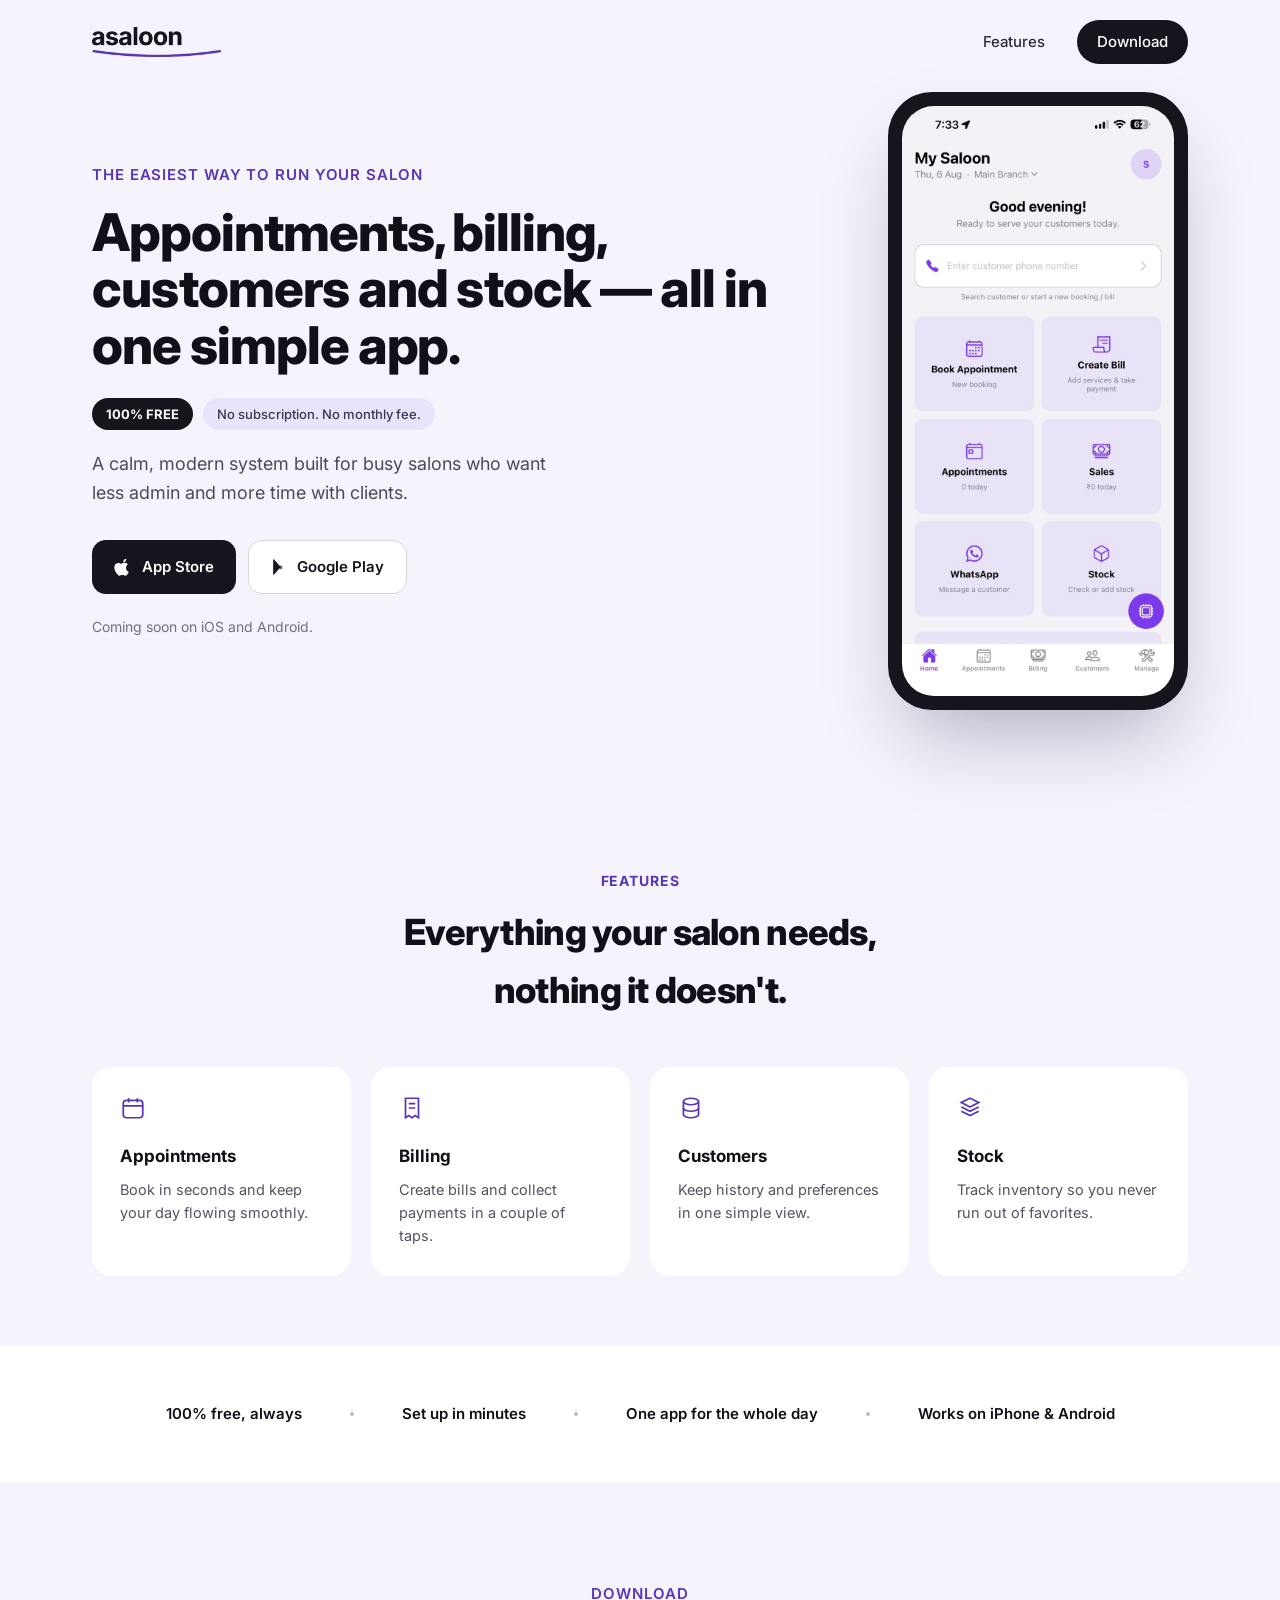
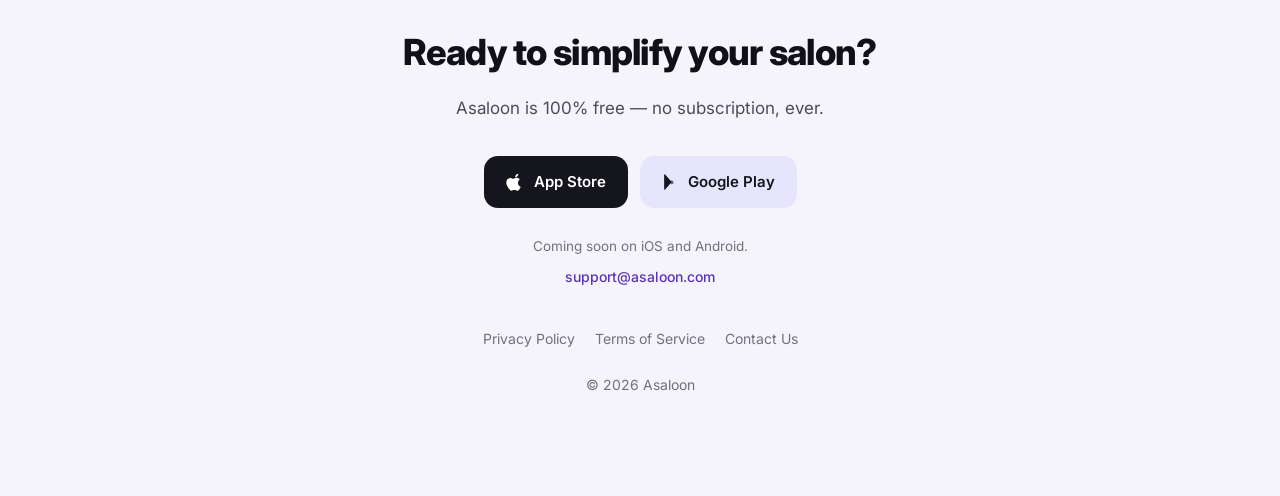
==== commit 59c0d1e8: "Add Contact Us modal with email support action Footer link relabelled to Contact Us and now opens a " ====
--- a/index.html
+++ b/index.html
@@ -118,11 +118,28 @@
       <div class="footer-links">
         <a href="/privacy/">Privacy Policy</a>
         <a href="/terms/">Terms of Service</a>
-        <a href="/contact/">Contact Support</a>
+        <a href="/contact/" data-contact-modal>Contact Us</a>
       </div>
       <p class="copyright">© 2026 Asaloon</p>
     </footer>
 
+    <div class="modal-backdrop" id="contactModal" hidden>
+      <div class="modal-panel" role="dialog" aria-modal="true" aria-labelledby="contactModalTitle">
+        <button class="modal-close" type="button" aria-label="Close dialog">
+          <svg width="16" height="16" viewBox="0 0 24 24" fill="none" stroke="currentColor" stroke-width="2.2" stroke-linecap="round" aria-hidden="true"><path d="M6 6l12 12M18 6L6 18"/></svg>
+        </button>
+        <h2 id="contactModalTitle">Contact Asaloon Support</h2>
+        <p>Need help or have a question?</p>
+        <p class="modal-email">
+          Email: <a href="mailto:support@asaloon.com">support@asaloon.com</a>
+        </p>
+        <div class="modal-actions">
+          <a href="mailto:support@asaloon.com?subject=Asaloon%20Support" class="btn btn-primary">Email Support</a>
+          <button type="button" class="btn btn-secondary modal-dismiss">Close</button>
+        </div>
+      </div>
+    </div>
+
     <script src="/script.js"></script>
   </body>
 </html>
--- a/styles.css
+++ b/styles.css
@@ -124,6 +124,74 @@
   .toast { transition: opacity 220ms ease; transform: translate(-50%, 0); }
 }
 
+/* Contact modal */
+.modal-backdrop {
+  position: fixed;
+  inset: 0;
+  z-index: 1100;
+  display: flex;
+  align-items: center;
+  justify-content: center;
+  padding: 20px;
+  background: oklch(15% 0.02 285 / 0.45);
+  backdrop-filter: blur(6px);
+  -webkit-backdrop-filter: blur(6px);
+  opacity: 0;
+  transition: opacity 200ms ease;
+}
+.modal-backdrop[hidden] { display: none; }
+.modal-backdrop.open { opacity: 1; }
+
+.modal-panel {
+  position: relative;
+  width: min(440px, 100%);
+  max-height: calc(100vh - 40px);
+  overflow-y: auto;
+  padding: 32px;
+  border-radius: 24px;
+  background: var(--surface);
+  box-shadow: 0 40px 80px -24px oklch(30% 0.05 285 / 0.45);
+  text-align: left;
+  transform: scale(0.96) translateY(8px);
+  transition: transform 200ms ease;
+}
+.modal-backdrop.open .modal-panel { transform: scale(1) translateY(0); }
+
+.modal-panel h2 { font-size: 22px; font-weight: 800; letter-spacing: -0.02em; margin: 0 0 10px; padding-right: 36px; }
+.modal-panel p { font-size: 15.5px; line-height: 1.6; color: var(--muted); margin: 0 0 8px; }
+.modal-panel .modal-email { margin-bottom: 24px; }
+.modal-actions { display: flex; gap: 10px; flex-wrap: wrap; }
+.modal-actions .btn { flex: 1 1 auto; justify-content: center; min-height: 48px; border: 0; cursor: pointer; font-family: inherit; }
+.modal-actions .btn-secondary { border: 1px solid var(--border); }
+
+.modal-close {
+  position: absolute;
+  top: 18px;
+  right: 18px;
+  display: inline-flex;
+  align-items: center;
+  justify-content: center;
+  width: 36px;
+  height: 36px;
+  padding: 0;
+  border: 0;
+  border-radius: 999px;
+  background: var(--tint);
+  color: var(--ink);
+  cursor: pointer;
+}
+.modal-close:hover { background: oklch(89% 0.04 290); }
+
+@media (max-width: 600px) {
+  .modal-panel { padding: 26px 22px; border-radius: 20px; }
+  .modal-actions { flex-direction: column; }
+}
+
+@media (prefers-reduced-motion: reduce) {
+  .modal-backdrop, .modal-panel { transition: none; }
+  .modal-panel { transform: none; }
+}
+
 /* Standalone pages (privacy / terms / contact) */
 .page-nav { display: flex; align-items: center; justify-content: space-between; gap: 16px; padding-block: 24px; flex-wrap: wrap; }
 .page-nav .brand img { height: 28px; }
